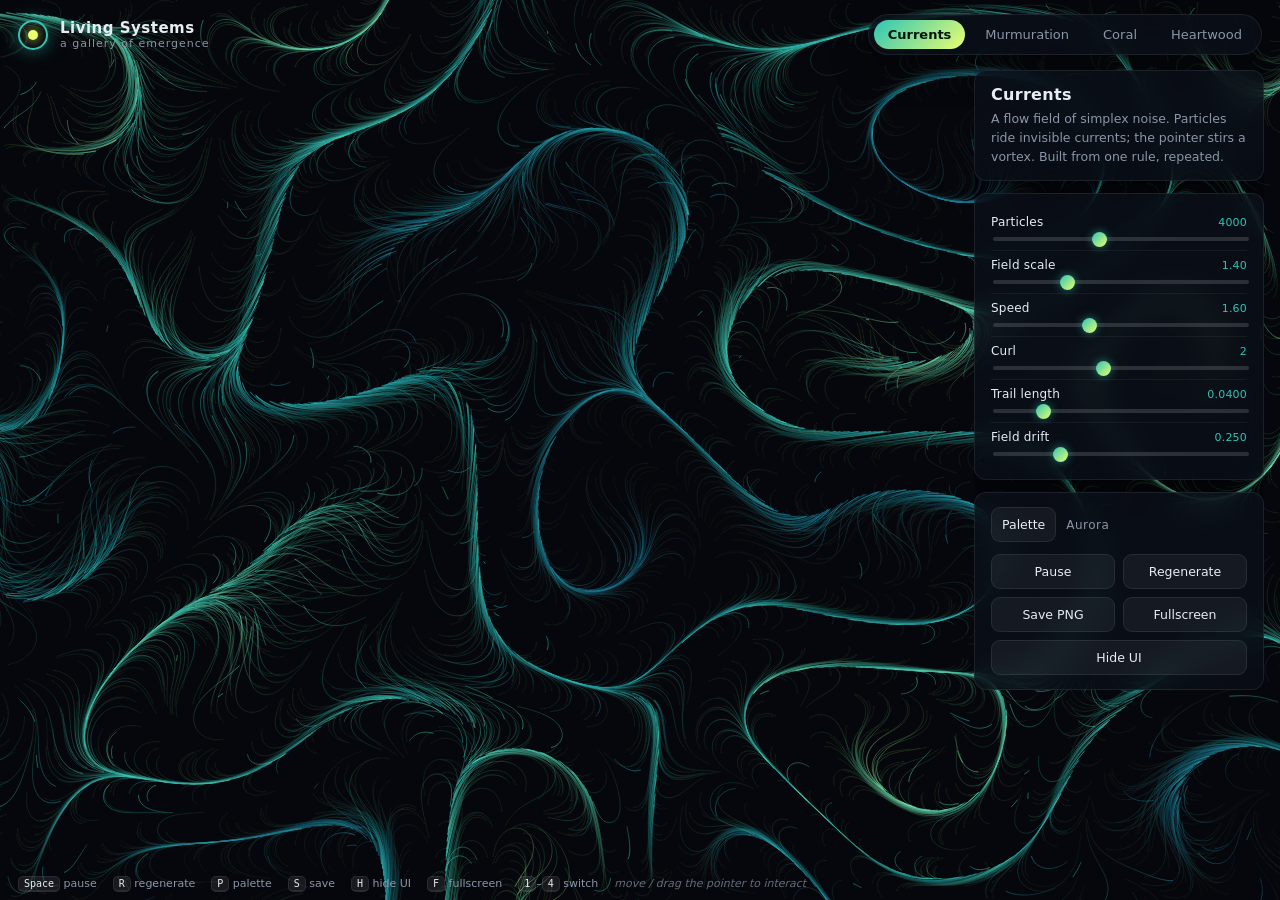
==== index.html @ bdb22849 "Add Living Systems — an interactive gallery of generative art A dependency-free, no-build static sit" ====
<!DOCTYPE html>
<html lang="en">
<head>
  <meta charset="UTF-8" />
  <meta name="viewport" content="width=device-width, initial-scale=1.0, maximum-scale=1.0, user-scalable=no" />
  <title>Living Systems — a gallery of emergence</title>
  <meta name="description" content="Four interactive generative artworks built from simple rules: a flow field, a flock, reaction–diffusion, and a recursive garden." />
  <meta name="color-scheme" content="dark" />
  <link rel="icon" href="data:image/svg+xml,<svg xmlns='http://www.w3.org/2000/svg' viewBox='0 0 100 100'><circle cx='50' cy='50' r='42' fill='none' stroke='%232ec4b6' stroke-width='6'/><circle cx='50' cy='50' r='10' fill='%23e9ff70'/></svg>" />
  <link rel="stylesheet" href="styles.css" />
</head>
<body>
  <canvas id="stage"></canvas>

  <header id="topbar">
    <div class="brand">
      <span class="brand-mark"></span>
      <div class="brand-text">
        <h1>Living Systems</h1>
        <p>a gallery of emergence</p>
      </div>
    </div>
    <nav id="tabs" aria-label="Sketches"></nav>
  </header>

  <aside id="panel">
    <section class="card">
      <h2 id="sketch-title">—</h2>
      <p id="sketch-blurb" class="blurb">—</p>
    </section>

    <section class="card">
      <div id="controls"></div>
    </section>

    <section class="card actions">
      <div class="palette-row">
        <button id="btn-palette" class="action" title="Cycle palette (P)">Palette</button>
        <span id="palette-name" class="palette-name">—</span>
      </div>
      <div class="action-grid">
        <button id="btn-pause" class="action" title="Pause / play (Space)">Pause</button>
        <button id="btn-regen" class="action" title="Regenerate (R)">Regenerate</button>
        <button id="btn-save" class="action" title="Save PNG (S)">Save PNG</button>
        <button id="btn-fullscreen" class="action" title="Fullscreen (F)">Fullscreen</button>
        <button id="btn-hide" class="action wide" title="Hide interface (H)">Hide UI</button>
      </div>
    </section>
  </aside>

  <footer id="hints">
    <span><kbd>Space</kbd> pause</span>
    <span><kbd>R</kbd> regenerate</span>
    <span><kbd>P</kbd> palette</span>
    <span><kbd>S</kbd> save</span>
    <span><kbd>H</kbd> hide UI</span>
    <span><kbd>F</kbd> fullscreen</span>
    <span><kbd>1</kbd>–<kbd>4</kbd> switch</span>
    <span class="muted">move / drag the pointer to interact</span>
  </footer>

  <script type="module" src="src/main.js"></script>
</body>
</html>
---- styles.css ----
:root {
  --bg: #05070d;
  --ink: #e8edf4;
  --muted: #8b96a8;
  --panel: rgba(12, 16, 26, 0.72);
  --panel-border: rgba(255, 255, 255, 0.08);
  --accent: #2ec4b6;
  --accent-2: #e9ff70;
  --radius: 12px;
  --shadow: 0 10px 40px rgba(0, 0, 0, 0.45);
  font-family: ui-sans-serif, system-ui, -apple-system, "Segoe UI", Roboto, Inter, sans-serif;
}

* { box-sizing: border-box; }

html, body {
  margin: 0;
  height: 100%;
  background: var(--bg);
  color: var(--ink);
  overflow: hidden;
  overscroll-behavior: none;
}

#stage {
  position: fixed;
  inset: 0;
  width: 100vw;
  height: 100vh;
  display: block;
  touch-action: none;
  cursor: crosshair;
}

/* ---- Top bar ------------------------------------------------------------ */
#topbar {
  position: fixed;
  top: 0;
  left: 0;
  right: 0;
  display: flex;
  align-items: center;
  justify-content: space-between;
  gap: 16px;
  padding: 14px 18px;
  z-index: 5;
  pointer-events: none;
}
#topbar > * { pointer-events: auto; }

.brand {
  display: flex;
  align-items: center;
  gap: 12px;
}
.brand-mark {
  width: 30px;
  height: 30px;
  border-radius: 50%;
  border: 2px solid var(--accent);
  position: relative;
  box-shadow: 0 0 18px rgba(46, 196, 182, 0.5);
  flex: none;
}
.brand-mark::after {
  content: "";
  position: absolute;
  inset: 8px;
  border-radius: 50%;
  background: var(--accent-2);
  box-shadow: 0 0 12px var(--accent-2);
}
.brand-text h1 {
  font-size: 15px;
  margin: 0;
  letter-spacing: 0.5px;
  font-weight: 650;
}
.brand-text p {
  margin: 0;
  font-size: 11px;
  color: var(--muted);
  letter-spacing: 1px;
  text-transform: lowercase;
}

#tabs {
  display: flex;
  gap: 6px;
  background: var(--panel);
  border: 1px solid var(--panel-border);
  border-radius: 999px;
  padding: 5px;
  backdrop-filter: blur(14px);
  -webkit-backdrop-filter: blur(14px);
  box-shadow: var(--shadow);
}
.tab {
  appearance: none;
  border: none;
  background: transparent;
  color: var(--muted);
  font: inherit;
  font-size: 13px;
  padding: 7px 14px;
  border-radius: 999px;
  cursor: pointer;
  transition: color 0.18s, background 0.18s;
}
.tab:hover { color: var(--ink); }
.tab.active {
  color: #04150f;
  background: linear-gradient(135deg, var(--accent), var(--accent-2));
  font-weight: 600;
}

/* ---- Side panel --------------------------------------------------------- */
#panel {
  position: fixed;
  top: 70px;
  right: 16px;
  width: 290px;
  max-height: calc(100vh - 130px);
  overflow-y: auto;
  display: flex;
  flex-direction: column;
  gap: 12px;
  z-index: 5;
  scrollbar-width: thin;
}
.card {
  background: var(--panel);
  border: 1px solid var(--panel-border);
  border-radius: var(--radius);
  padding: 14px 16px;
  backdrop-filter: blur(14px);
  -webkit-backdrop-filter: blur(14px);
  box-shadow: var(--shadow);
}
.card h2 {
  margin: 0 0 6px;
  font-size: 16px;
  letter-spacing: 0.3px;
}
.blurb {
  margin: 0;
  font-size: 12.5px;
  line-height: 1.5;
  color: var(--muted);
}

/* ---- Controls ----------------------------------------------------------- */
.control {
  display: flex;
  flex-direction: column;
  gap: 6px;
  padding: 7px 0;
}
.control + .control { border-top: 1px solid rgba(255, 255, 255, 0.05); }
.control label {
  display: flex;
  justify-content: space-between;
  align-items: baseline;
  font-size: 12px;
  color: var(--ink);
  letter-spacing: 0.2px;
}
.readout {
  font-variant-numeric: tabular-nums;
  color: var(--accent);
  font-size: 11px;
}

input[type="range"] {
  -webkit-appearance: none;
  appearance: none;
  width: 100%;
  height: 4px;
  border-radius: 3px;
  background: rgba(255, 255, 255, 0.14);
  outline: none;
  cursor: pointer;
}
input[type="range"]::-webkit-slider-thumb {
  -webkit-appearance: none;
  appearance: none;
  width: 15px;
  height: 15px;
  border-radius: 50%;
  background: linear-gradient(135deg, var(--accent), var(--accent-2));
  box-shadow: 0 0 8px rgba(46, 196, 182, 0.6);
  cursor: pointer;
}
input[type="range"]::-moz-range-thumb {
  width: 15px;
  height: 15px;
  border: none;
  border-radius: 50%;
  background: var(--accent);
  cursor: pointer;
}

select {
  width: 100%;
  background: rgba(255, 255, 255, 0.06);
  color: var(--ink);
  border: 1px solid var(--panel-border);
  border-radius: 8px;
  padding: 7px 9px;
  font: inherit;
  font-size: 12px;
  cursor: pointer;
}

/* ---- Actions ------------------------------------------------------------ */
.actions { display: flex; flex-direction: column; gap: 12px; }
.palette-row {
  display: flex;
  align-items: center;
  gap: 10px;
}
.palette-name {
  font-size: 12px;
  color: var(--muted);
  letter-spacing: 0.5px;
}
.action-grid {
  display: grid;
  grid-template-columns: 1fr 1fr;
  gap: 8px;
}
.action {
  appearance: none;
  border: 1px solid var(--panel-border);
  background: rgba(255, 255, 255, 0.05);
  color: var(--ink);
  font: inherit;
  font-size: 12.5px;
  padding: 9px 10px;
  border-radius: 9px;
  cursor: pointer;
  transition: background 0.16s, border-color 0.16s, transform 0.06s;
}
.action:hover { background: rgba(255, 255, 255, 0.1); border-color: rgba(255, 255, 255, 0.18); }
.action:active { transform: translateY(1px); }
.action.wide { grid-column: 1 / -1; }
#btn-palette { flex: none; }

/* ---- Hints -------------------------------------------------------------- */
#hints {
  position: fixed;
  bottom: 10px;
  left: 18px;
  right: 18px;
  display: flex;
  flex-wrap: wrap;
  gap: 6px 16px;
  font-size: 11px;
  color: var(--muted);
  z-index: 5;
  pointer-events: none;
}
#hints .muted { opacity: 0.7; font-style: italic; }
kbd {
  font-family: ui-monospace, SFMono-Regular, Menlo, monospace;
  font-size: 10px;
  background: rgba(255, 255, 255, 0.08);
  border: 1px solid var(--panel-border);
  border-bottom-width: 2px;
  border-radius: 5px;
  padding: 1px 5px;
  color: var(--ink);
}

/* ---- Hidden-UI mode ----------------------------------------------------- */
body.ui-hidden #topbar,
body.ui-hidden #panel,
body.ui-hidden #hints {
  opacity: 0;
  pointer-events: none;
  transition: opacity 0.4s ease;
}
#topbar, #panel, #hints { transition: opacity 0.3s ease; }

/* ---- Responsive --------------------------------------------------------- */
@media (max-width: 760px) {
  #topbar {
    flex-direction: column;
    align-items: flex-start;
    gap: 10px;
  }
  #tabs { width: 100%; overflow-x: auto; justify-content: flex-start; }
  #panel {
    top: auto;
    bottom: 0;
    right: 0;
    left: 0;
    width: 100%;
    max-height: 46vh;
    border-radius: var(--radius) var(--radius) 0 0;
    padding: 10px 12px calc(10px + env(safe-area-inset-bottom));
    background: rgba(8, 11, 18, 0.86);
    backdrop-filter: blur(16px);
  }
  #panel .card { box-shadow: none; }
  #hints { display: none; }
}
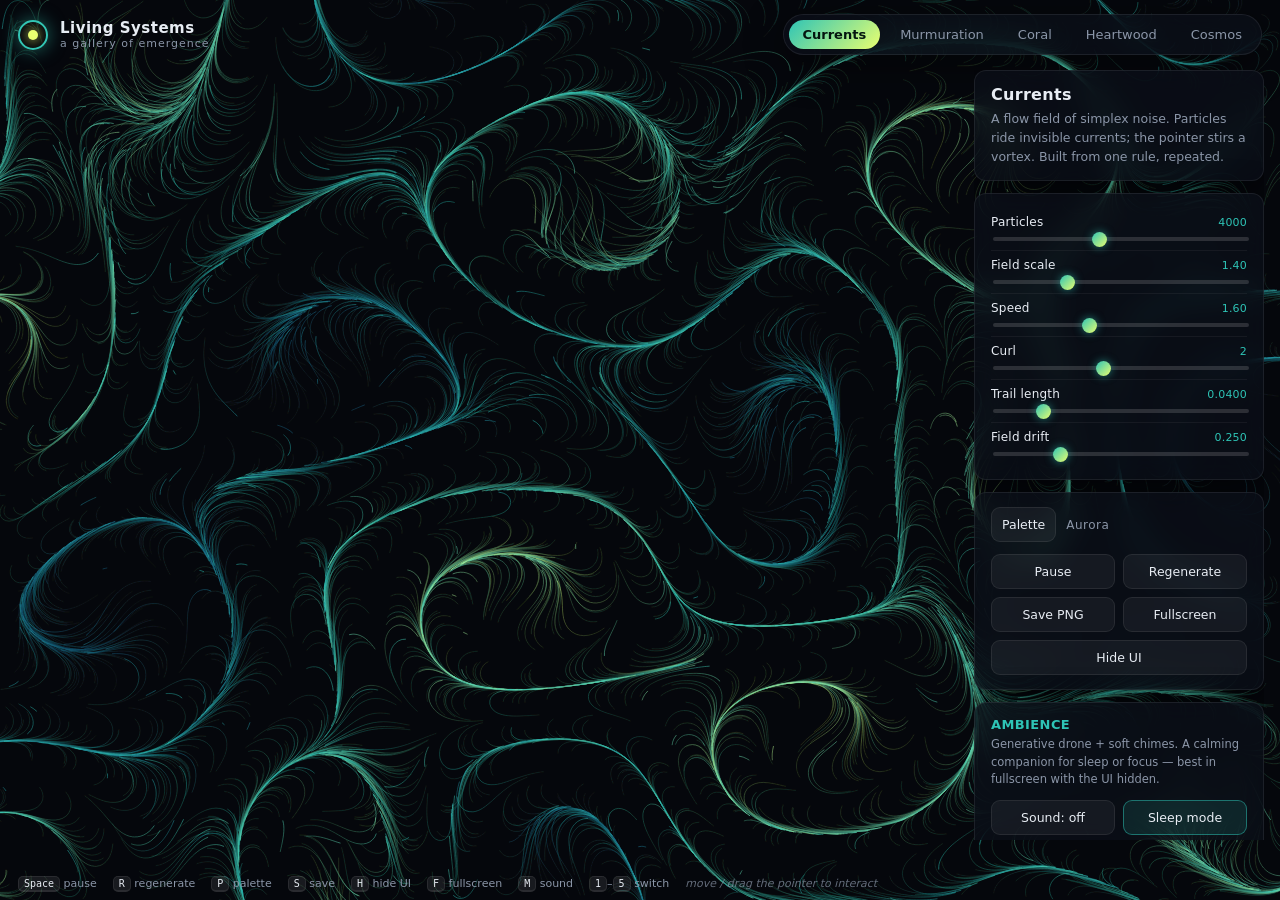
==== commit 88e6ae18: "Add Cosmos sketch + generative ambient audio and Sleep mode A fifth piece and an ambient soundtrack " ====
--- a/index.html
+++ b/index.html
@@ -46,6 +46,23 @@
         <button id="btn-hide" class="action wide" title="Hide interface (H)">Hide UI</button>
       </div>
     </section>
+
+    <section class="card ambience">
+      <h3 class="card-heading">Ambience</h3>
+      <p class="card-note">Generative drone + soft chimes. A calming companion for sleep or focus — best in fullscreen with the UI hidden.</p>
+      <div class="action-grid">
+        <button id="btn-sound" class="action" title="Toggle sound (M)">Sound: off</button>
+        <button id="btn-sleep" class="action accent" title="Cosmos · soft audio · fullscreen">Sleep mode</button>
+      </div>
+      <div class="control">
+        <label>Volume</label>
+        <input id="vol" type="range" min="0" max="1" step="0.01" value="0.55" />
+      </div>
+      <div class="control">
+        <label>Chimes</label>
+        <input id="twinkle" type="range" min="0" max="1" step="0.05" value="0.5" />
+      </div>
+    </section>
   </aside>
 
   <footer id="hints">
@@ -55,7 +72,8 @@
     <span><kbd>S</kbd> save</span>
     <span><kbd>H</kbd> hide UI</span>
     <span><kbd>F</kbd> fullscreen</span>
-    <span><kbd>1</kbd>–<kbd>4</kbd> switch</span>
+    <span><kbd>M</kbd> sound</span>
+    <span><kbd>1</kbd>–<kbd>5</kbd> switch</span>
     <span class="muted">move / drag the pointer to interact</span>
   </footer>
 
--- a/styles.css
+++ b/styles.css
@@ -244,7 +244,40 @@
 .action:hover { background: rgba(255, 255, 255, 0.1); border-color: rgba(255, 255, 255, 0.18); }
 .action:active { transform: translateY(1px); }
 .action.wide { grid-column: 1 / -1; }
+.action:disabled { opacity: 0.4; cursor: not-allowed; }
 #btn-palette { flex: none; }
+
+/* Sound toggle lights up when on. */
+.action.on {
+  color: #04150f;
+  background: linear-gradient(135deg, var(--accent), var(--accent-2));
+  border-color: transparent;
+  font-weight: 600;
+}
+/* Sleep-mode call-to-action. */
+.action.accent {
+  border-color: rgba(46, 196, 182, 0.5);
+  background: rgba(46, 196, 182, 0.12);
+  color: var(--ink);
+}
+.action.accent:hover { background: rgba(46, 196, 182, 0.22); }
+
+/* ---- Ambience card ------------------------------------------------------ */
+.card-heading {
+  margin: 0 0 4px;
+  font-size: 13px;
+  letter-spacing: 0.4px;
+  text-transform: uppercase;
+  color: var(--accent);
+}
+.card-note {
+  margin: 0 0 12px;
+  font-size: 11.5px;
+  line-height: 1.5;
+  color: var(--muted);
+}
+.ambience .control { padding-top: 10px; }
+.ambience .control + .control { border-top: none; }
 
 /* ---- Hints -------------------------------------------------------------- */
 #hints {
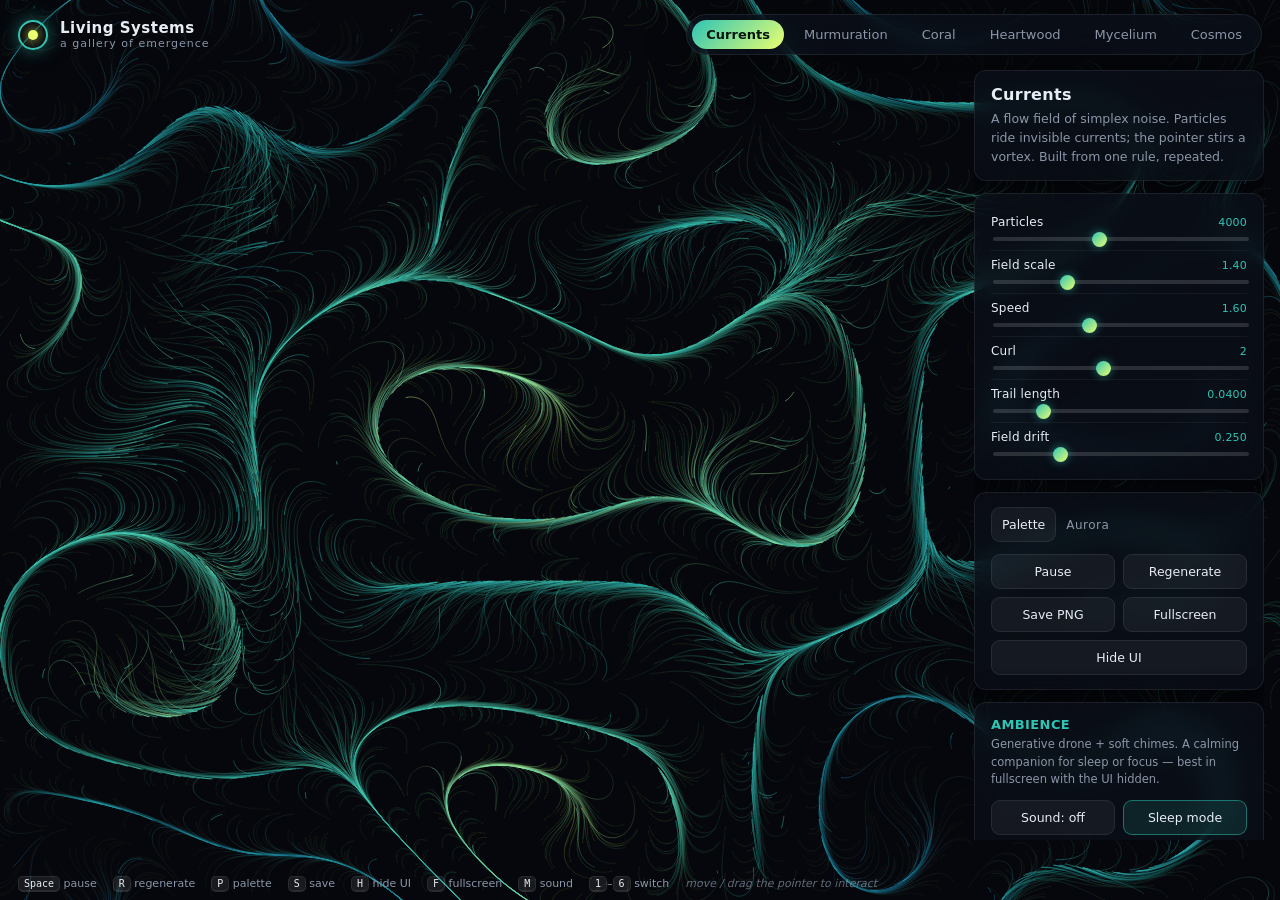
==== commit d80d289d: "Add Mycelium — a Physarum slime-mould network (sixth piece) A sixth generative sketch for the galler" ====
--- a/index.html
+++ b/index.html
@@ -4,7 +4,7 @@
   <meta charset="UTF-8" />
   <meta name="viewport" content="width=device-width, initial-scale=1.0, maximum-scale=1.0, user-scalable=no" />
   <title>Living Systems — a gallery of emergence</title>
-  <meta name="description" content="Four interactive generative artworks built from simple rules: a flow field, a flock, reaction–diffusion, and a recursive garden." />
+  <meta name="description" content="Six interactive generative artworks built from simple rules: a flow field, a flock, reaction–diffusion, a recursive garden, a slime-mould network, and a starfield — with a generative ambient soundtrack." />
   <meta name="color-scheme" content="dark" />
   <link rel="icon" href="data:image/svg+xml,<svg xmlns='http://www.w3.org/2000/svg' viewBox='0 0 100 100'><circle cx='50' cy='50' r='42' fill='none' stroke='%232ec4b6' stroke-width='6'/><circle cx='50' cy='50' r='10' fill='%23e9ff70'/></svg>" />
   <link rel="stylesheet" href="styles.css" />
@@ -73,7 +73,7 @@
     <span><kbd>H</kbd> hide UI</span>
     <span><kbd>F</kbd> fullscreen</span>
     <span><kbd>M</kbd> sound</span>
-    <span><kbd>1</kbd>–<kbd>5</kbd> switch</span>
+    <span><kbd>1</kbd>–<kbd>6</kbd> switch</span>
     <span class="muted">move / drag the pointer to interact</span>
   </footer>
 
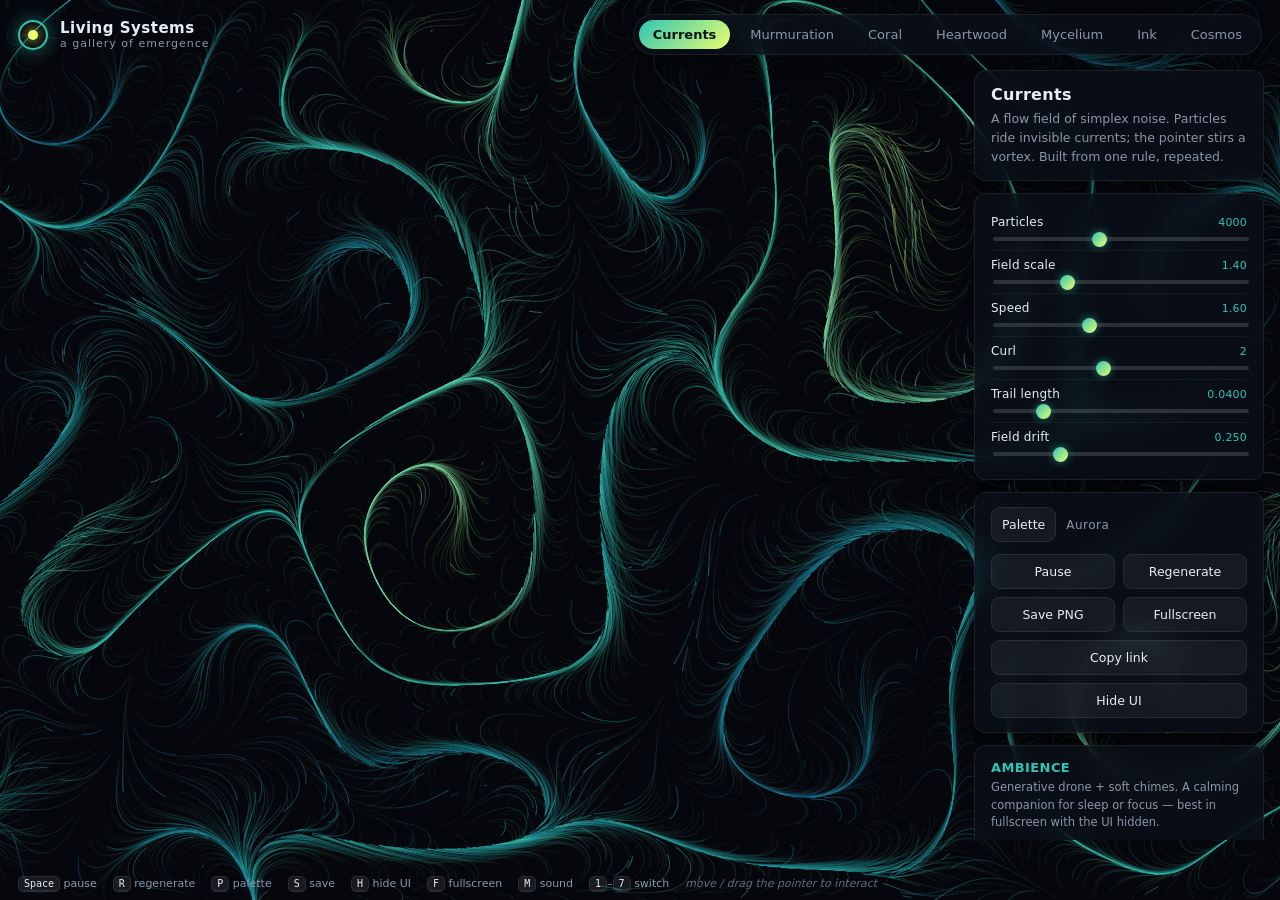
==== commit 878dc60c: "Add Ink — an interactive Navier–Stokes fluid, and shareable permalinks Two upgrades on top of the ga" ====
--- a/index.html
+++ b/index.html
@@ -4,7 +4,7 @@
   <meta charset="UTF-8" />
   <meta name="viewport" content="width=device-width, initial-scale=1.0, maximum-scale=1.0, user-scalable=no" />
   <title>Living Systems — a gallery of emergence</title>
-  <meta name="description" content="Six interactive generative artworks built from simple rules: a flow field, a flock, reaction–diffusion, a recursive garden, a slime-mould network, and a starfield — with a generative ambient soundtrack." />
+  <meta name="description" content="Seven interactive generative artworks built from simple rules: a flow field, a flock, reaction–diffusion, a recursive garden, a slime-mould network, a fluid sim, and a starfield — with a generative ambient soundtrack." />
   <meta name="color-scheme" content="dark" />
   <link rel="icon" href="data:image/svg+xml,<svg xmlns='http://www.w3.org/2000/svg' viewBox='0 0 100 100'><circle cx='50' cy='50' r='42' fill='none' stroke='%232ec4b6' stroke-width='6'/><circle cx='50' cy='50' r='10' fill='%23e9ff70'/></svg>" />
   <link rel="stylesheet" href="styles.css" />
@@ -43,6 +43,7 @@
         <button id="btn-regen" class="action" title="Regenerate (R)">Regenerate</button>
         <button id="btn-save" class="action" title="Save PNG (S)">Save PNG</button>
         <button id="btn-fullscreen" class="action" title="Fullscreen (F)">Fullscreen</button>
+        <button id="btn-share" class="action wide" title="Copy a link to this exact scene (C)">Copy link</button>
         <button id="btn-hide" class="action wide" title="Hide interface (H)">Hide UI</button>
       </div>
     </section>
@@ -73,9 +74,11 @@
     <span><kbd>H</kbd> hide UI</span>
     <span><kbd>F</kbd> fullscreen</span>
     <span><kbd>M</kbd> sound</span>
-    <span><kbd>1</kbd>–<kbd>6</kbd> switch</span>
+    <span><kbd>1</kbd>–<kbd>7</kbd> switch</span>
     <span class="muted">move / drag the pointer to interact</span>
   </footer>
+
+  <div id="toast" class="toast" role="status" aria-live="polite"></div>
 
   <script type="module" src="src/main.js"></script>
 </body>
--- a/styles.css
+++ b/styles.css
@@ -303,6 +303,30 @@
   border-radius: 5px;
   padding: 1px 5px;
   color: var(--ink);
+}
+
+/* ---- Toast (link-copied confirmation) ----------------------------------- */
+.toast {
+  position: fixed;
+  left: 50%;
+  bottom: 38px;
+  transform: translate(-50%, 14px);
+  background: linear-gradient(135deg, var(--accent), var(--accent-2));
+  color: #04150f;
+  font-size: 13px;
+  font-weight: 600;
+  letter-spacing: 0.3px;
+  padding: 9px 16px;
+  border-radius: 999px;
+  box-shadow: 0 8px 30px rgba(0, 0, 0, 0.5);
+  opacity: 0;
+  pointer-events: none;
+  z-index: 20;
+  transition: opacity 0.25s ease, transform 0.25s ease;
+}
+.toast.show {
+  opacity: 1;
+  transform: translate(-50%, 0);
 }
 
 /* ---- Hidden-UI mode ----------------------------------------------------- */
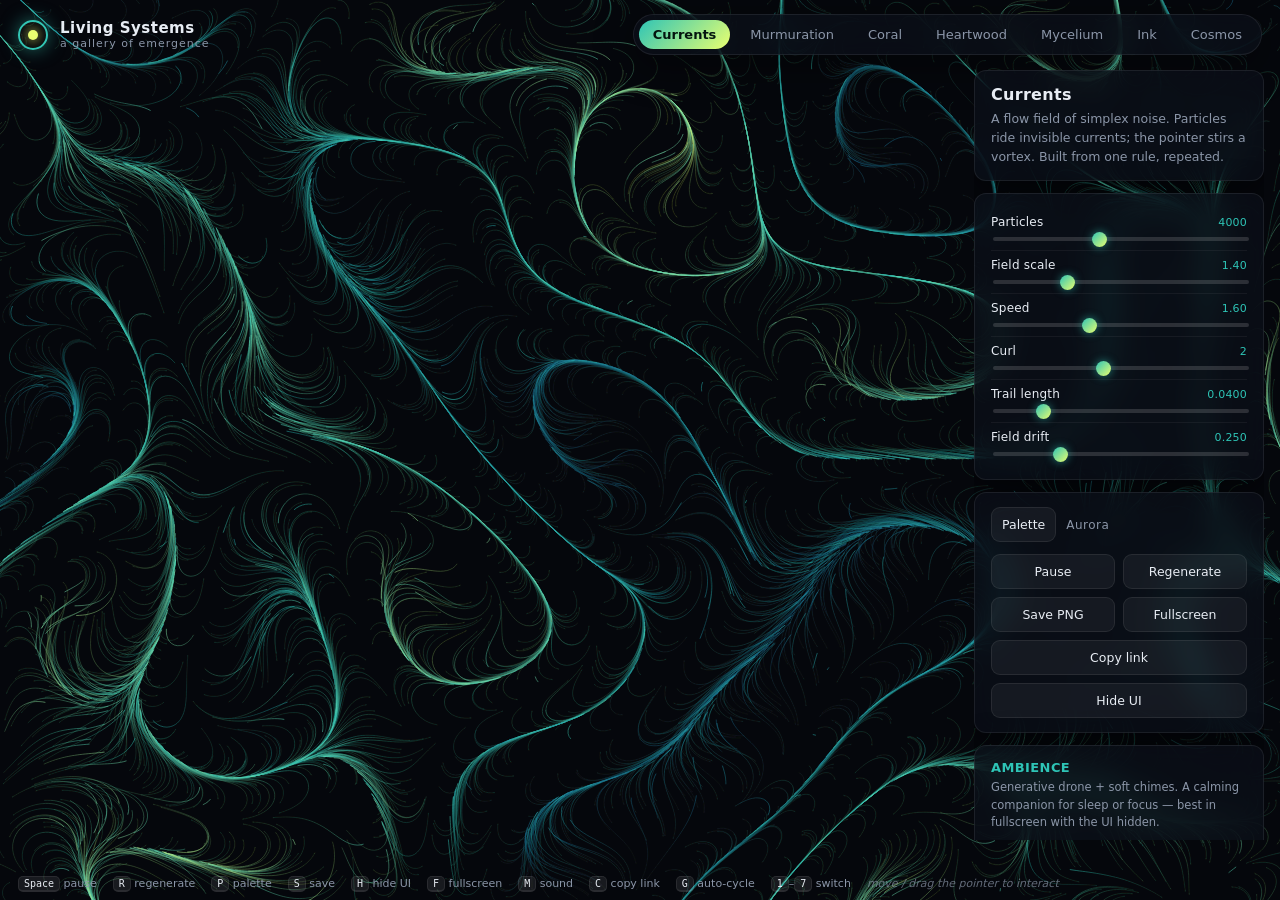
==== commit 96da2938: "Add audio-reactive visuals and an auto-cycling gallery mode Audio-reactive: an AnalyserNode taps the" ====
--- a/index.html
+++ b/index.html
@@ -54,6 +54,7 @@
       <div class="action-grid">
         <button id="btn-sound" class="action" title="Toggle sound (M)">Sound: off</button>
         <button id="btn-sleep" class="action accent" title="Cosmos · soft audio · fullscreen">Sleep mode</button>
+        <button id="btn-cycle" class="action wide" title="Drift between pieces and palettes (G)">Auto-cycle</button>
       </div>
       <div class="control">
         <label>Volume</label>
@@ -74,6 +75,8 @@
     <span><kbd>H</kbd> hide UI</span>
     <span><kbd>F</kbd> fullscreen</span>
     <span><kbd>M</kbd> sound</span>
+    <span><kbd>C</kbd> copy link</span>
+    <span><kbd>G</kbd> auto-cycle</span>
     <span><kbd>1</kbd>–<kbd>7</kbd> switch</span>
     <span class="muted">move / drag the pointer to interact</span>
   </footer>
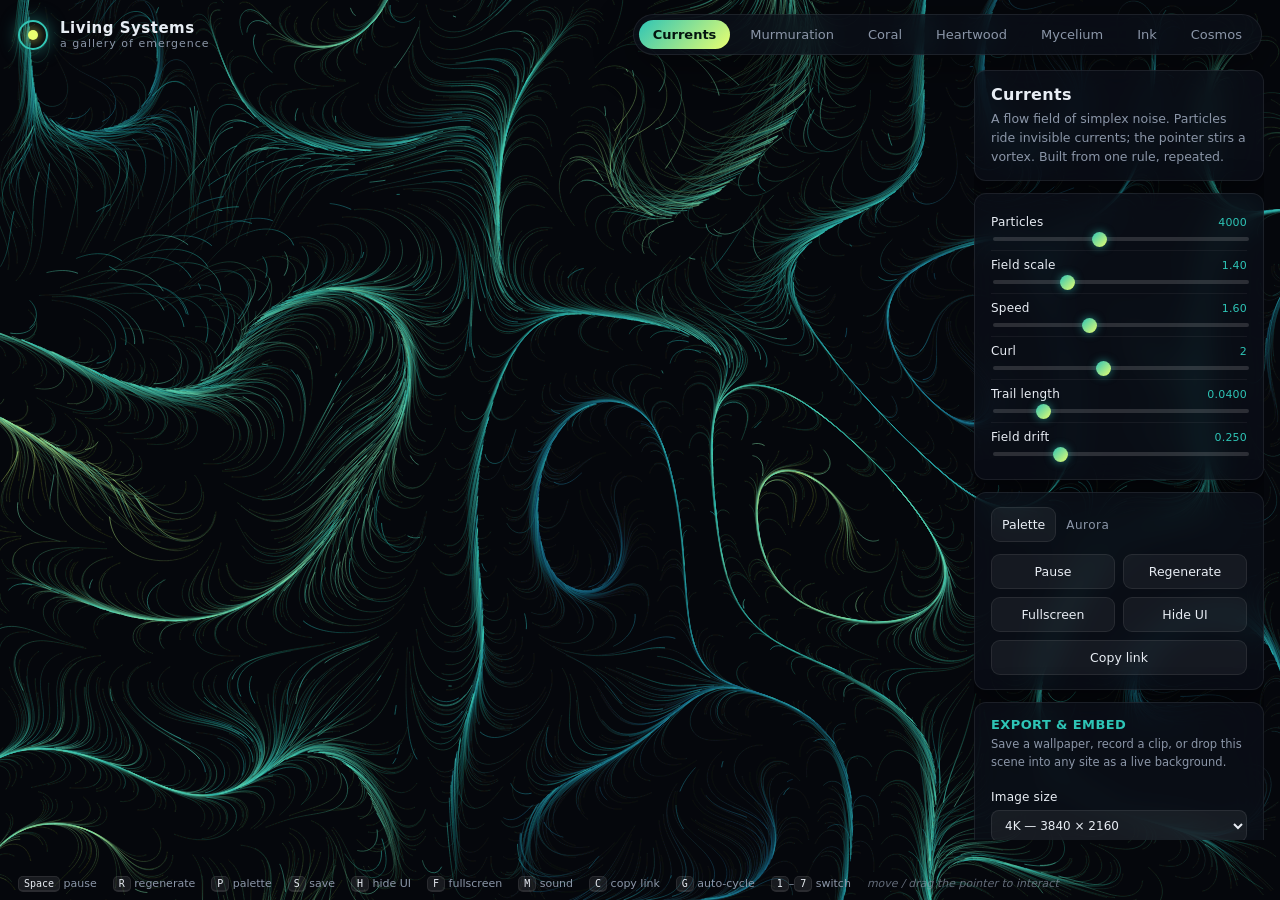
==== commit 709b87f9: "Add a creator/export layer: hi-res stills, video capture, and embeds Turns the gallery into somethin" ====
--- a/index.html
+++ b/index.html
@@ -41,10 +41,29 @@
       <div class="action-grid">
         <button id="btn-pause" class="action" title="Pause / play (Space)">Pause</button>
         <button id="btn-regen" class="action" title="Regenerate (R)">Regenerate</button>
-        <button id="btn-save" class="action" title="Save PNG (S)">Save PNG</button>
         <button id="btn-fullscreen" class="action" title="Fullscreen (F)">Fullscreen</button>
+        <button id="btn-hide" class="action" title="Hide interface (H)">Hide UI</button>
         <button id="btn-share" class="action wide" title="Copy a link to this exact scene (C)">Copy link</button>
-        <button id="btn-hide" class="action wide" title="Hide interface (H)">Hide UI</button>
+      </div>
+    </section>
+
+    <section class="card export">
+      <h3 class="card-heading">Export &amp; embed</h3>
+      <p class="card-note">Save a wallpaper, record a clip, or drop this scene into any site as a live background.</p>
+      <div class="control">
+        <label>Image size</label>
+        <select id="export-size">
+          <option value="screen">Screen</option>
+          <option value="2x">2× screen</option>
+          <option value="4k" selected>4K — 3840 × 2160</option>
+          <option value="phone">Phone — 1080 × 1920</option>
+          <option value="square">Square — 2160 × 2160</option>
+        </select>
+      </div>
+      <div class="action-grid">
+        <button id="btn-save" class="action" title="Save still image (S)">Save image</button>
+        <button id="btn-record" class="action" title="Record a WebM clip (V)">Record</button>
+        <button id="btn-embed" class="action wide" title="Copy an iframe embed snippet (E)">Copy embed code</button>
       </div>
     </section>
 
--- a/styles.css
+++ b/styles.css
@@ -338,6 +338,13 @@
   transition: opacity 0.4s ease;
 }
 #topbar, #panel, #hints { transition: opacity 0.3s ease; }
+
+/* ---- Embed mode (chrome-less live background) ---------------------------- */
+body.embed #topbar,
+body.embed #panel,
+body.embed #hints,
+body.embed #toast { display: none !important; }
+body.embed #stage { cursor: default; }
 
 /* ---- Responsive --------------------------------------------------------- */
 @media (max-width: 760px) {
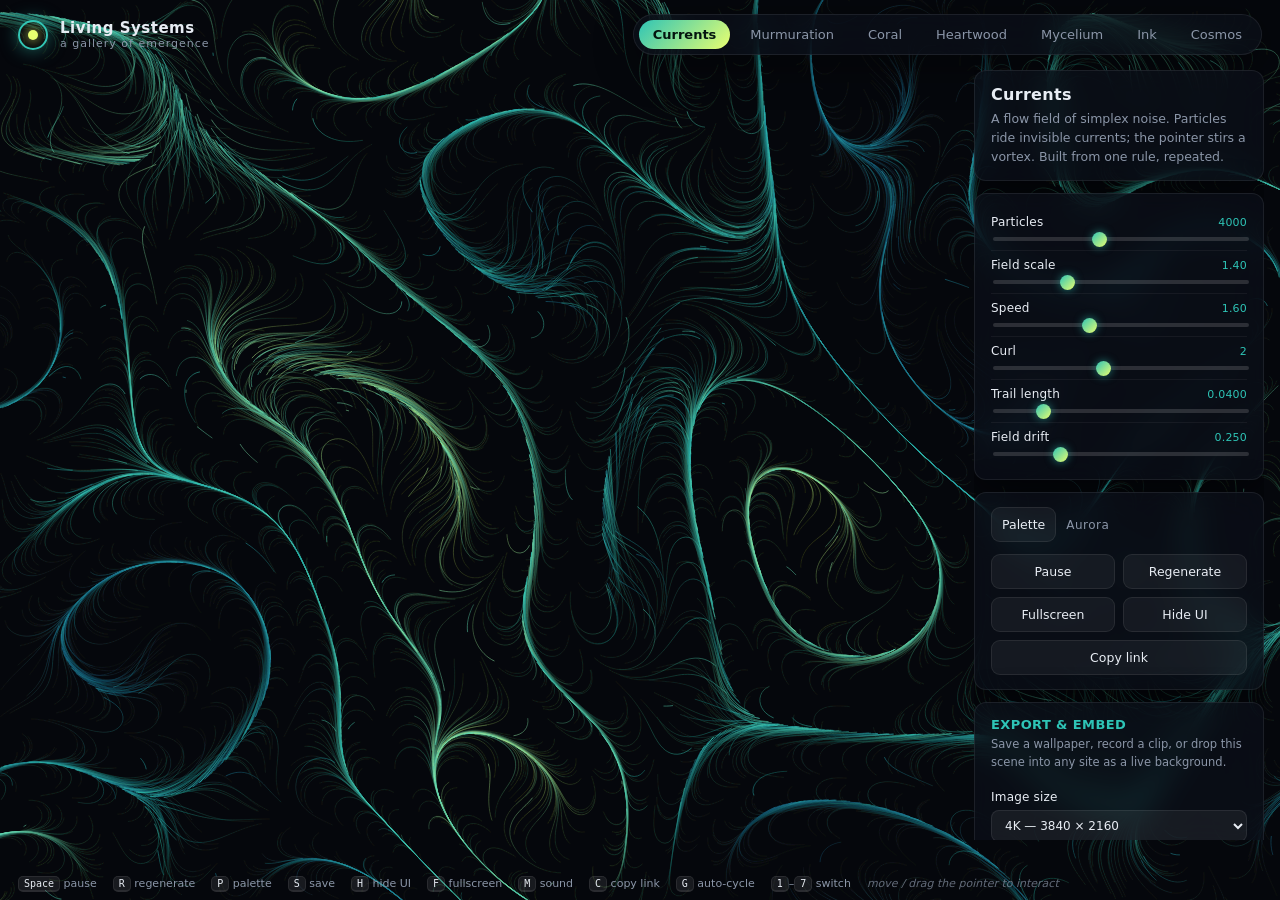
==== commit aaaa6c53: "Add an opt-in monetisation layer (support, shop, Pro licence, share card) Makes the gallery shippabl" ====
--- a/index.html
+++ b/index.html
@@ -6,6 +6,14 @@
   <title>Living Systems — a gallery of emergence</title>
   <meta name="description" content="Seven interactive generative artworks built from simple rules: a flow field, a flock, reaction–diffusion, a recursive garden, a slime-mould network, a fluid sim, and a starfield — with a generative ambient soundtrack." />
   <meta name="color-scheme" content="dark" />
+  <meta property="og:title" content="Living Systems — a gallery of emergence" />
+  <meta property="og:description" content="Seven interactive generative artworks built from simple rules — flock, fluid, slime mould, starfield and more. Make a scene, export a 4K wallpaper or a clip, or embed it live." />
+  <meta property="og:type" content="website" />
+  <meta property="og:image" content="og.png" />
+  <meta name="twitter:card" content="summary_large_image" />
+  <meta name="twitter:title" content="Living Systems — a gallery of emergence" />
+  <meta name="twitter:description" content="Seven interactive generative artworks. Make a scene, export a 4K wallpaper or clip, or embed it live." />
+  <meta name="twitter:image" content="og.png" />
   <link rel="icon" href="data:image/svg+xml,<svg xmlns='http://www.w3.org/2000/svg' viewBox='0 0 100 100'><circle cx='50' cy='50' r='42' fill='none' stroke='%232ec4b6' stroke-width='6'/><circle cx='50' cy='50' r='10' fill='%23e9ff70'/></svg>" />
   <link rel="stylesheet" href="styles.css" />
 </head>
@@ -58,12 +66,23 @@
           <option value="4k" selected>4K — 3840 × 2160</option>
           <option value="phone">Phone — 1080 × 1920</option>
           <option value="square">Square — 2160 × 2160</option>
+          <option value="8k">8K — 7680 × 4320 (Pro)</option>
         </select>
       </div>
       <div class="action-grid">
         <button id="btn-save" class="action" title="Save still image (S)">Save image</button>
         <button id="btn-record" class="action" title="Record a WebM clip (V)">Record</button>
         <button id="btn-embed" class="action wide" title="Copy an iframe embed snippet (E)">Copy embed code</button>
+      </div>
+    </section>
+
+    <section class="card support" id="support-card" hidden>
+      <h3 class="card-heading">Support &amp; unlock</h3>
+      <p class="card-note">Enjoying it? Keep it growing — or unlock Pro for 8K export and badge-free embeds.</p>
+      <div class="action-grid">
+        <a id="link-support" class="action accent wide" target="_blank" rel="noopener" hidden>♥ Support monthly</a>
+        <a id="link-shop" class="action wide" target="_blank" rel="noopener" hidden>Get the packs</a>
+        <button id="btn-pro" class="action wide" hidden>Unlock Pro</button>
       </div>
     </section>
 
--- a/styles.css
+++ b/styles.css
@@ -338,6 +338,36 @@
   transition: opacity 0.4s ease;
 }
 #topbar, #panel, #hints { transition: opacity 0.3s ease; }
+
+/* ---- Support / monetisation --------------------------------------------- */
+a.action {
+  text-decoration: none;
+  text-align: center;
+  display: block;
+}
+.card.support .card-heading { color: var(--accent-2); }
+
+/* Small back-link badge shown on free embeds (removed by a Pro licence). */
+.embed-badge {
+  position: fixed;
+  right: 12px;
+  bottom: 12px;
+  z-index: 30;
+  font-size: 11px;
+  letter-spacing: 0.3px;
+  color: var(--ink);
+  background: rgba(8, 11, 18, 0.5);
+  border: 1px solid var(--panel-border);
+  border-radius: 999px;
+  padding: 5px 11px;
+  text-decoration: none;
+  backdrop-filter: blur(8px);
+  -webkit-backdrop-filter: blur(8px);
+  opacity: 0.66;
+  transition: opacity 0.2s ease;
+}
+.embed-badge:hover { opacity: 1; }
+body.pro .embed-badge { display: none; }
 
 /* ---- Embed mode (chrome-less live background) ---------------------------- */
 body.embed #topbar,
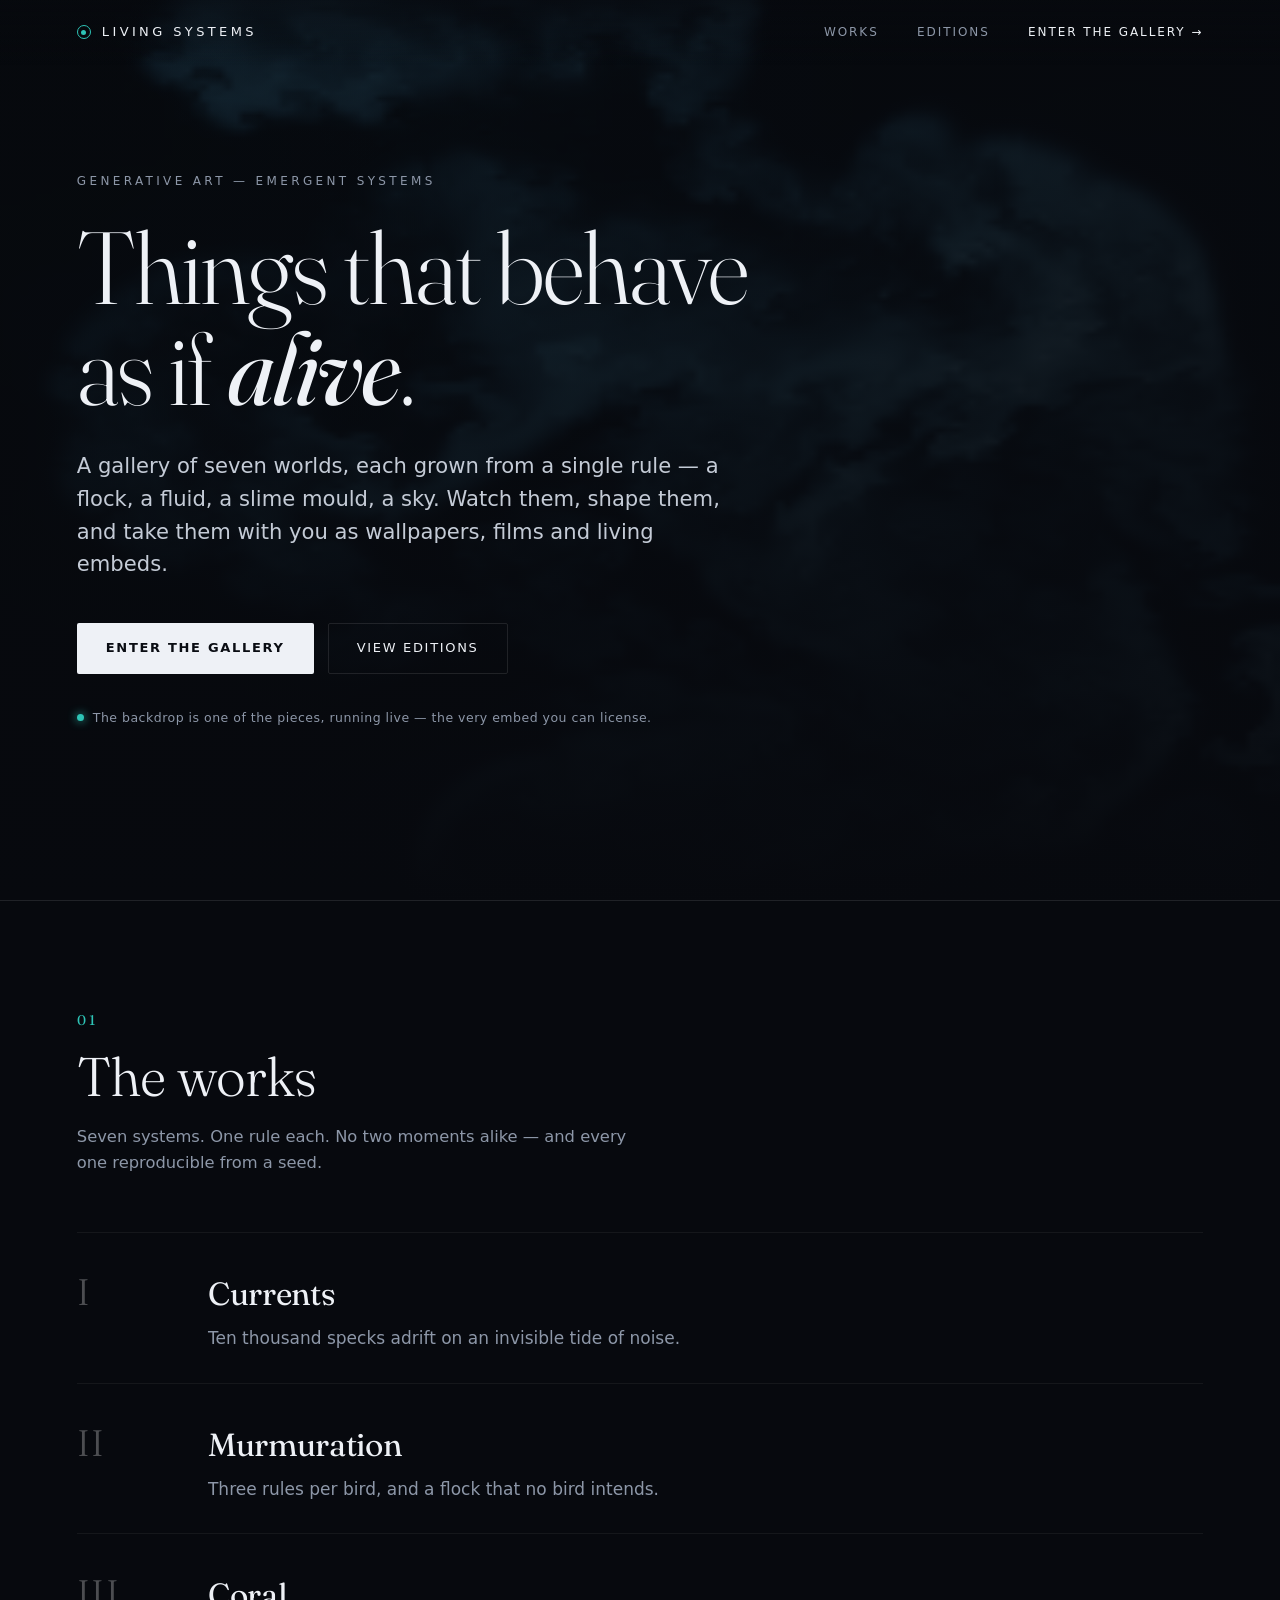
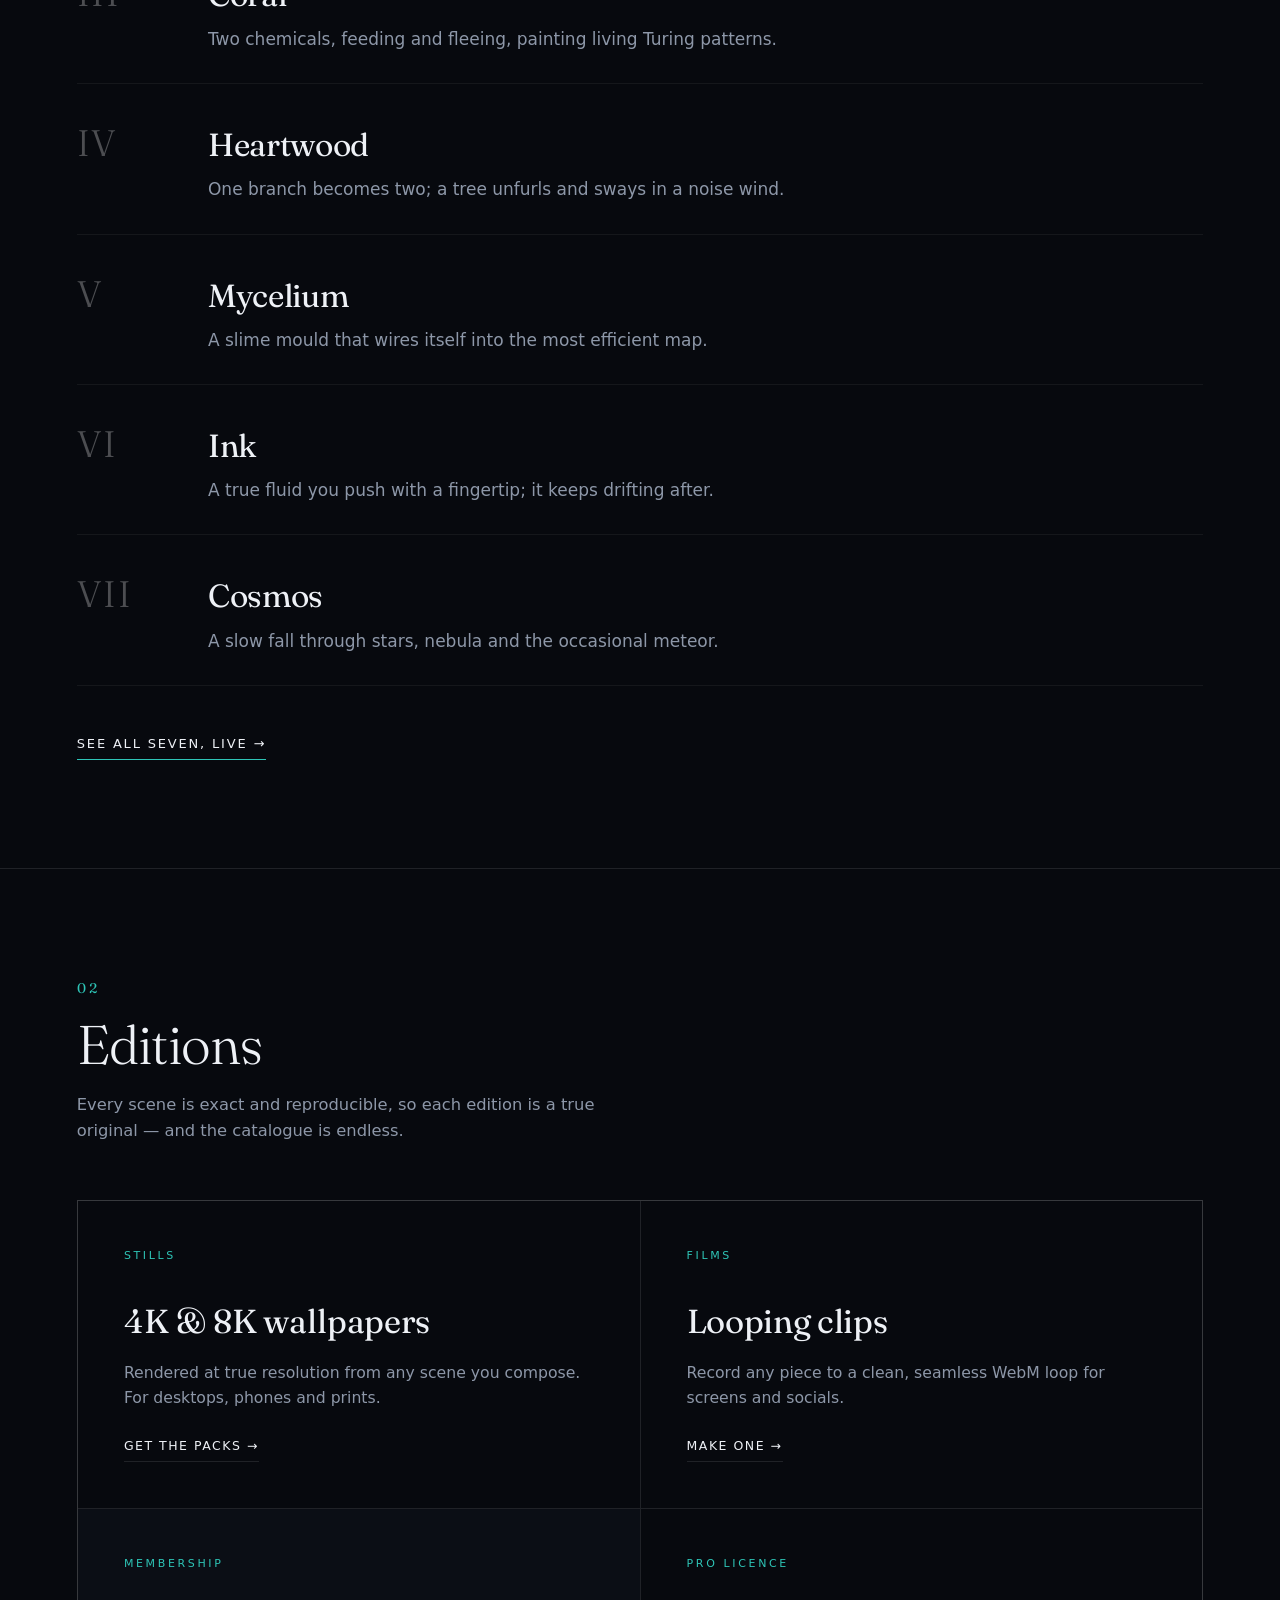
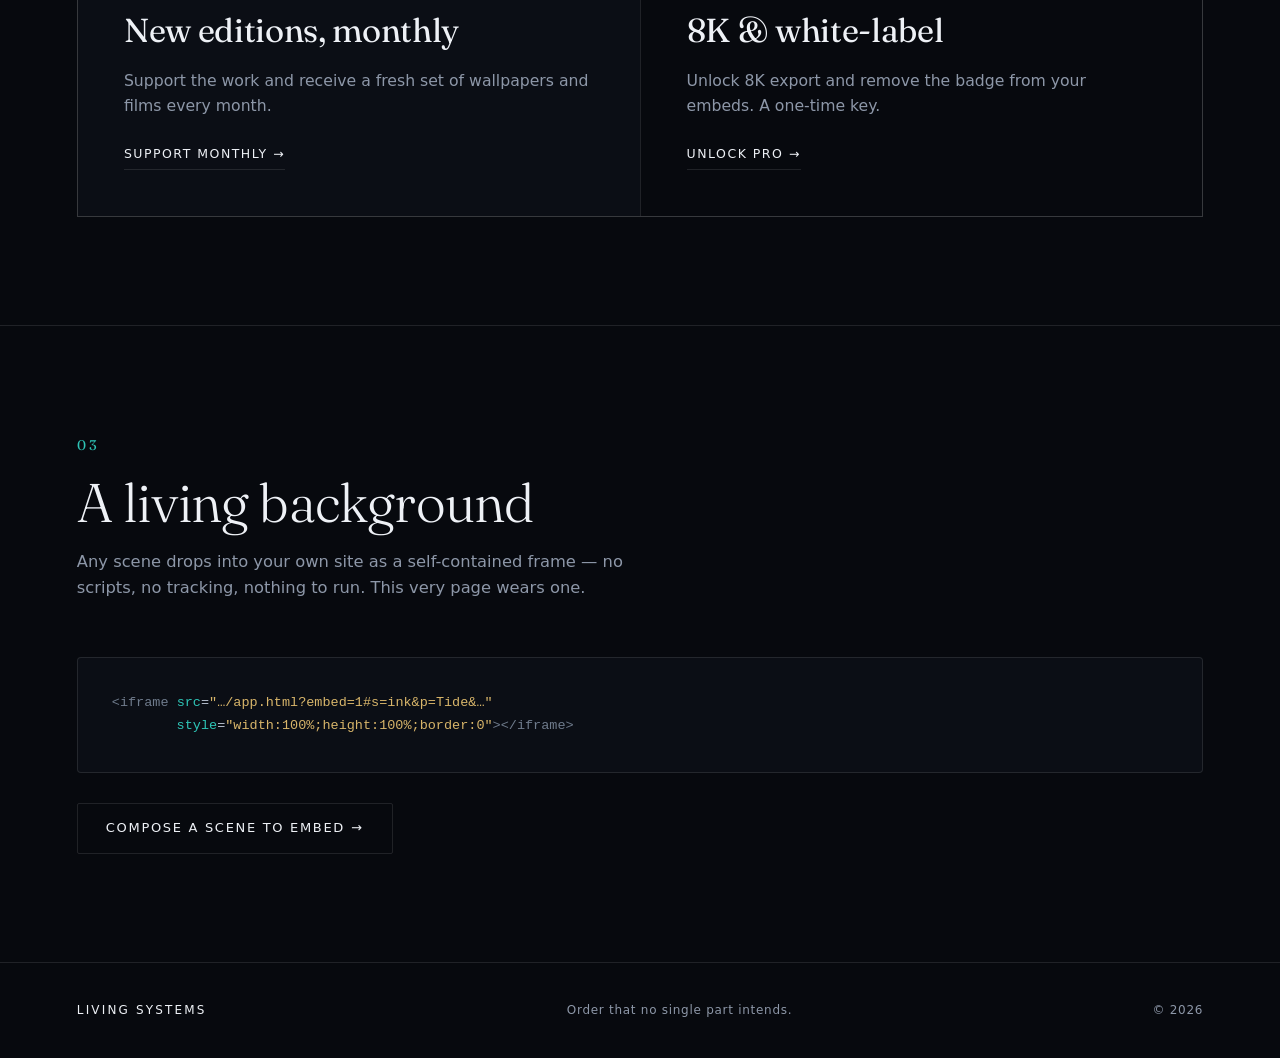
==== commit 8bae7fa7: "Add a premium landing / shop page; move the gallery to app.html Maximises the revenue funnel by maki" ====
--- a/index.html
+++ b/index.html
@@ -2,125 +2,123 @@
 <html lang="en">
 <head>
   <meta charset="UTF-8" />
-  <meta name="viewport" content="width=device-width, initial-scale=1.0, maximum-scale=1.0, user-scalable=no" />
+  <meta name="viewport" content="width=device-width, initial-scale=1" />
   <title>Living Systems — a gallery of emergence</title>
-  <meta name="description" content="Seven interactive generative artworks built from simple rules: a flow field, a flock, reaction–diffusion, a recursive garden, a slime-mould network, a fluid sim, and a starfield — with a generative ambient soundtrack." />
+  <meta name="description" content="Seven interactive generative artworks, each grown from a single rule — a flock, a fluid, a slime mould, a sky. Watch them, shape them, and take them with you as 4K wallpapers, films and living embeds." />
   <meta name="color-scheme" content="dark" />
+  <link rel="icon" href="data:image/svg+xml,<svg xmlns='http://www.w3.org/2000/svg' viewBox='0 0 100 100'><circle cx='50' cy='50' r='42' fill='none' stroke='%232ec4b6' stroke-width='6'/><circle cx='50' cy='50' r='10' fill='%23e9ff70'/></svg>" />
   <meta property="og:title" content="Living Systems — a gallery of emergence" />
-  <meta property="og:description" content="Seven interactive generative artworks built from simple rules — flock, fluid, slime mould, starfield and more. Make a scene, export a 4K wallpaper or a clip, or embed it live." />
+  <meta property="og:description" content="Seven interactive generative artworks grown from single rules. Watch them, shape them, and take them with you as 4K wallpapers, films and living embeds." />
   <meta property="og:type" content="website" />
   <meta property="og:image" content="og.png" />
   <meta name="twitter:card" content="summary_large_image" />
-  <meta name="twitter:title" content="Living Systems — a gallery of emergence" />
-  <meta name="twitter:description" content="Seven interactive generative artworks. Make a scene, export a 4K wallpaper or clip, or embed it live." />
   <meta name="twitter:image" content="og.png" />
-  <link rel="icon" href="data:image/svg+xml,<svg xmlns='http://www.w3.org/2000/svg' viewBox='0 0 100 100'><circle cx='50' cy='50' r='42' fill='none' stroke='%232ec4b6' stroke-width='6'/><circle cx='50' cy='50' r='10' fill='%23e9ff70'/></svg>" />
-  <link rel="stylesheet" href="styles.css" />
+  <link rel="preconnect" href="https://fonts.googleapis.com" />
+  <link rel="preconnect" href="https://fonts.gstatic.com" crossorigin />
+  <link href="https://fonts.googleapis.com/css2?family=Fraunces:ital,opsz,wght@0,9..144,300;0,9..144,400;0,9..144,500;1,9..144,400&display=swap" rel="stylesheet" />
+  <link rel="stylesheet" href="landing.css" />
 </head>
-<body>
-  <canvas id="stage"></canvas>
+<body id="top">
+  <!-- The backdrop is a real embed of the gallery itself, drifting on its own. -->
+  <div class="backdrop" aria-hidden="true">
+    <iframe src="app.html?embed=1&amp;cycle=1#s=ink&amp;p=Tide&amp;seed=88119&amp;swirl=22&amp;force=8&amp;fade=0.993&amp;iters=18&amp;resolution=high&amp;colour=both"
+            title="" tabindex="-1" loading="eager" scrolling="no"></iframe>
+    <div class="scrim"></div>
+  </div>
 
-  <header id="topbar">
-    <div class="brand">
-      <span class="brand-mark"></span>
-      <div class="brand-text">
-        <h1>Living Systems</h1>
-        <p>a gallery of emergence</p>
-      </div>
-    </div>
-    <nav id="tabs" aria-label="Sketches"></nav>
+  <header class="site">
+    <a class="wordmark" href="#top"><span class="mark"></span>Living Systems</a>
+    <nav>
+      <a href="#works">Works</a>
+      <a href="#editions">Editions</a>
+      <a class="enter" href="app.html">Enter the gallery&nbsp;<span aria-hidden="true">→</span></a>
+    </nav>
   </header>
 
-  <aside id="panel">
-    <section class="card">
-      <h2 id="sketch-title">—</h2>
-      <p id="sketch-blurb" class="blurb">—</p>
+  <main>
+    <section class="hero">
+      <p class="eyebrow">Generative art — emergent systems</p>
+      <h1>Things that behave<br />as if <em>alive</em>.</h1>
+      <p class="lede">A gallery of seven worlds, each grown from a single rule — a flock, a fluid, a slime mould, a sky. Watch them, shape them, and take them with you as wallpapers, films and living embeds.</p>
+      <div class="actions">
+        <a class="btn primary" href="app.html">Enter the gallery</a>
+        <a class="btn ghost" href="#editions">View editions</a>
+      </div>
+      <p class="bg-note"><span class="tick"></span> The backdrop is one of the pieces, running live — the very embed you can license.</p>
     </section>
 
-    <section class="card">
-      <div id="controls"></div>
+    <section id="works" class="panel works">
+      <div class="sec-head">
+        <span class="sec-no">01</span>
+        <h2>The works</h2>
+        <p class="sec-sub">Seven systems. One rule each. No two moments alike — and every one reproducible from a seed.</p>
+      </div>
+      <ol class="catalogue">
+        <li><span class="rn">I</span><div class="w"><h3>Currents</h3><p>Ten thousand specks adrift on an invisible tide of noise.</p></div></li>
+        <li><span class="rn">II</span><div class="w"><h3>Murmuration</h3><p>Three rules per bird, and a flock that no bird intends.</p></div></li>
+        <li><span class="rn">III</span><div class="w"><h3>Coral</h3><p>Two chemicals, feeding and fleeing, painting living Turing patterns.</p></div></li>
+        <li><span class="rn">IV</span><div class="w"><h3>Heartwood</h3><p>One branch becomes two; a tree unfurls and sways in a noise wind.</p></div></li>
+        <li><span class="rn">V</span><div class="w"><h3>Mycelium</h3><p>A slime mould that wires itself into the most efficient map.</p></div></li>
+        <li><span class="rn">VI</span><div class="w"><h3>Ink</h3><p>A true fluid you push with a fingertip; it keeps drifting after.</p></div></li>
+        <li><span class="rn">VII</span><div class="w"><h3>Cosmos</h3><p>A slow fall through stars, nebula and the occasional meteor.</p></div></li>
+      </ol>
+      <a class="seeall" href="app.html">See all seven, live&nbsp;<span aria-hidden="true">→</span></a>
     </section>
 
-    <section class="card actions">
-      <div class="palette-row">
-        <button id="btn-palette" class="action" title="Cycle palette (P)">Palette</button>
-        <span id="palette-name" class="palette-name">—</span>
+    <section id="editions" class="panel editions">
+      <div class="sec-head">
+        <span class="sec-no">02</span>
+        <h2>Editions</h2>
+        <p class="sec-sub">Every scene is exact and reproducible, so each edition is a true original — and the catalogue is endless.</p>
       </div>
-      <div class="action-grid">
-        <button id="btn-pause" class="action" title="Pause / play (Space)">Pause</button>
-        <button id="btn-regen" class="action" title="Regenerate (R)">Regenerate</button>
-        <button id="btn-fullscreen" class="action" title="Fullscreen (F)">Fullscreen</button>
-        <button id="btn-hide" class="action" title="Hide interface (H)">Hide UI</button>
-        <button id="btn-share" class="action wide" title="Copy a link to this exact scene (C)">Copy link</button>
+      <div class="grid">
+        <article class="ed">
+          <p class="kind">Stills</p>
+          <h3>4K &amp; 8K wallpapers</h3>
+          <p>Rendered at true resolution from any scene you compose. For desktops, phones and prints.</p>
+          <a id="cta-shop" class="ed-cta" href="app.html">Get the packs&nbsp;<span aria-hidden="true">→</span></a>
+        </article>
+        <article class="ed">
+          <p class="kind">Films</p>
+          <h3>Looping clips</h3>
+          <p>Record any piece to a clean, seamless WebM loop for screens and socials.</p>
+          <a class="ed-cta" href="app.html">Make one&nbsp;<span aria-hidden="true">→</span></a>
+        </article>
+        <article class="ed feature">
+          <p class="kind">Membership</p>
+          <h3>New editions, monthly</h3>
+          <p>Support the work and receive a fresh set of wallpapers and films every month.</p>
+          <a id="cta-support" class="ed-cta" href="app.html">Support monthly&nbsp;<span aria-hidden="true">→</span></a>
+        </article>
+        <article class="ed">
+          <p class="kind">Pro licence</p>
+          <h3>8K &amp; white-label</h3>
+          <p>Unlock 8K export and remove the badge from your embeds. A one-time key.</p>
+          <a id="cta-pro" class="ed-cta" href="app.html">Unlock Pro&nbsp;<span aria-hidden="true">→</span></a>
+        </article>
       </div>
     </section>
 
-    <section class="card export">
-      <h3 class="card-heading">Export &amp; embed</h3>
-      <p class="card-note">Save a wallpaper, record a clip, or drop this scene into any site as a live background.</p>
-      <div class="control">
-        <label>Image size</label>
-        <select id="export-size">
-          <option value="screen">Screen</option>
-          <option value="2x">2× screen</option>
-          <option value="4k" selected>4K — 3840 × 2160</option>
-          <option value="phone">Phone — 1080 × 1920</option>
-          <option value="square">Square — 2160 × 2160</option>
-          <option value="8k">8K — 7680 × 4320 (Pro)</option>
-        </select>
+    <section id="embed" class="panel embed-sec">
+      <div class="sec-head">
+        <span class="sec-no">03</span>
+        <h2>A living background</h2>
+        <p class="sec-sub">Any scene drops into your own site as a self-contained frame — no scripts, no tracking, nothing to run. This very page wears one.</p>
       </div>
-      <div class="action-grid">
-        <button id="btn-save" class="action" title="Save still image (S)">Save image</button>
-        <button id="btn-record" class="action" title="Record a WebM clip (V)">Record</button>
-        <button id="btn-embed" class="action wide" title="Copy an iframe embed snippet (E)">Copy embed code</button>
+      <div class="embed-body">
+        <pre aria-hidden="true"><code><span class="t">&lt;iframe</span> <span class="a">src</span>=<span class="s">"…/app.html?embed=1#s=ink&amp;p=Tide&amp;…"</span>
+        <span class="a">style</span>=<span class="s">"width:100%;height:100%;border:0"</span><span class="t">&gt;&lt;/iframe&gt;</span></code></pre>
+        <a class="btn ghost" href="app.html">Compose a scene to embed&nbsp;<span aria-hidden="true">→</span></a>
       </div>
     </section>
+  </main>
 
-    <section class="card support" id="support-card" hidden>
-      <h3 class="card-heading">Support &amp; unlock</h3>
-      <p class="card-note">Enjoying it? Keep it growing — or unlock Pro for 8K export and badge-free embeds.</p>
-      <div class="action-grid">
-        <a id="link-support" class="action accent wide" target="_blank" rel="noopener" hidden>♥ Support monthly</a>
-        <a id="link-shop" class="action wide" target="_blank" rel="noopener" hidden>Get the packs</a>
-        <button id="btn-pro" class="action wide" hidden>Unlock Pro</button>
-      </div>
-    </section>
-
-    <section class="card ambience">
-      <h3 class="card-heading">Ambience</h3>
-      <p class="card-note">Generative drone + soft chimes. A calming companion for sleep or focus — best in fullscreen with the UI hidden.</p>
-      <div class="action-grid">
-        <button id="btn-sound" class="action" title="Toggle sound (M)">Sound: off</button>
-        <button id="btn-sleep" class="action accent" title="Cosmos · soft audio · fullscreen">Sleep mode</button>
-        <button id="btn-cycle" class="action wide" title="Drift between pieces and palettes (G)">Auto-cycle</button>
-      </div>
-      <div class="control">
-        <label>Volume</label>
-        <input id="vol" type="range" min="0" max="1" step="0.01" value="0.55" />
-      </div>
-      <div class="control">
-        <label>Chimes</label>
-        <input id="twinkle" type="range" min="0" max="1" step="0.05" value="0.5" />
-      </div>
-    </section>
-  </aside>
-
-  <footer id="hints">
-    <span><kbd>Space</kbd> pause</span>
-    <span><kbd>R</kbd> regenerate</span>
-    <span><kbd>P</kbd> palette</span>
-    <span><kbd>S</kbd> save</span>
-    <span><kbd>H</kbd> hide UI</span>
-    <span><kbd>F</kbd> fullscreen</span>
-    <span><kbd>M</kbd> sound</span>
-    <span><kbd>C</kbd> copy link</span>
-    <span><kbd>G</kbd> auto-cycle</span>
-    <span><kbd>1</kbd>–<kbd>7</kbd> switch</span>
-    <span class="muted">move / drag the pointer to interact</span>
+  <footer class="site-foot">
+    <span class="f-brand">Living Systems</span>
+    <span class="f-mid">Order that no single part intends.</span>
+    <span class="f-copy">© <span id="year">2026</span></span>
   </footer>
 
-  <div id="toast" class="toast" role="status" aria-live="polite"></div>
-
-  <script type="module" src="src/main.js"></script>
+  <script type="module" src="landing.js"></script>
 </body>
 </html>
--- a/landing.css
+++ b/landing.css
@@ -0,0 +1,335 @@
+/* Living Systems — landing / shop. Editorial, restrained, art-catalogue.
+   Display: Fraunces (high-contrast old-style serif). Body: system sans. */
+
+:root {
+  --bg: #07090e;
+  --bg-soft: #0b0e15;
+  --ink: #eef1f6;
+  --muted: #8d97a8;
+  --faint: rgba(255, 255, 255, 0.1);
+  --fainter: rgba(255, 255, 255, 0.055);
+  --accent: #2ec4b6;
+  --serif: "Fraunces", "Hoefler Text", Garamond, "Times New Roman", serif;
+  --sans: ui-sans-serif, system-ui, -apple-system, "Segoe UI", Roboto, Inter, sans-serif;
+  --pad: clamp(20px, 6vw, 92px);
+  --maxw: 1200px;
+}
+
+* { box-sizing: border-box; }
+
+html { scroll-behavior: smooth; }
+
+body {
+  margin: 0;
+  background: var(--bg);
+  color: var(--ink);
+  font-family: var(--sans);
+  font-size: 17px;
+  line-height: 1.6;
+  -webkit-font-smoothing: antialiased;
+  text-rendering: optimizeLegibility;
+  overflow-x: hidden;
+}
+
+a { color: inherit; }
+
+/* ---- Live backdrop (an embed of the gallery itself) --------------------- */
+.backdrop { position: fixed; inset: 0; z-index: 0; }
+.backdrop iframe {
+  position: absolute;
+  inset: 0;
+  width: 100%;
+  height: 100%;
+  border: 0;
+  pointer-events: none;
+}
+.scrim {
+  position: absolute;
+  inset: 0;
+  background:
+    radial-gradient(120% 90% at 18% 12%, rgba(7, 9, 14, 0.35), rgba(7, 9, 14, 0.82) 70%),
+    linear-gradient(to bottom, rgba(7, 9, 14, 0.45), rgba(7, 9, 14, 0.6) 60%, var(--bg));
+}
+
+/* ---- Header ------------------------------------------------------------- */
+.site {
+  position: fixed;
+  top: 0; left: 0; right: 0;
+  z-index: 20;
+  display: flex;
+  align-items: center;
+  justify-content: space-between;
+  padding: 22px var(--pad);
+  background: linear-gradient(to bottom, rgba(7, 9, 14, 0.55), rgba(7, 9, 14, 0));
+}
+.wordmark {
+  display: inline-flex;
+  align-items: center;
+  gap: 11px;
+  text-decoration: none;
+  font-size: 13px;
+  letter-spacing: 0.26em;
+  text-transform: uppercase;
+  font-weight: 500;
+  color: var(--ink);
+}
+.wordmark .mark {
+  width: 14px; height: 14px;
+  border-radius: 50%;
+  border: 1.5px solid var(--accent);
+  position: relative;
+  flex: none;
+}
+.wordmark .mark::after {
+  content: "";
+  position: absolute; inset: 3.5px;
+  border-radius: 50%;
+  background: var(--accent);
+}
+.site nav { display: flex; align-items: center; gap: clamp(18px, 3vw, 40px); }
+.site nav a {
+  text-decoration: none;
+  font-size: 12px;
+  letter-spacing: 0.16em;
+  text-transform: uppercase;
+  color: var(--muted);
+  transition: color 0.2s;
+}
+.site nav a:hover { color: var(--ink); }
+.site nav a.enter { color: var(--ink); }
+
+/* ---- Layout ------------------------------------------------------------- */
+main { position: relative; z-index: 1; }
+.panel {
+  position: relative;
+  z-index: 1;
+  background: var(--bg);
+  padding: clamp(64px, 12vh, 150px) var(--pad);
+  border-top: 1px solid var(--faint);
+}
+
+/* ---- Hero --------------------------------------------------------------- */
+.hero {
+  position: relative;
+  z-index: 1;
+  min-height: 100svh;
+  display: flex;
+  flex-direction: column;
+  justify-content: center;
+  padding: 0 var(--pad);
+  max-width: var(--maxw);
+}
+.eyebrow {
+  margin: 0 0 26px;
+  font-size: 12px;
+  letter-spacing: 0.28em;
+  text-transform: uppercase;
+  color: var(--muted);
+}
+.hero h1 {
+  font-family: var(--serif);
+  font-weight: 300;
+  font-size: clamp(2.9rem, 8.2vw, 6.4rem);
+  line-height: 0.98;
+  letter-spacing: -0.018em;
+  margin: 0 0 32px;
+  max-width: 14ch;
+}
+.hero h1 em { font-style: italic; font-weight: 400; }
+.lede {
+  margin: 0;
+  max-width: 50ch;
+  font-size: clamp(1rem, 1.7vw, 1.32rem);
+  line-height: 1.55;
+  color: #c4cbd6;
+}
+.actions { display: flex; flex-wrap: wrap; gap: 14px; margin: 42px 0 0; }
+.bg-note {
+  display: flex; align-items: center; gap: 9px;
+  margin: 34px 0 0;
+  font-size: 12.5px;
+  letter-spacing: 0.04em;
+  color: var(--muted);
+}
+.bg-note .tick {
+  width: 7px; height: 7px; border-radius: 50%;
+  background: var(--accent);
+  box-shadow: 0 0 10px var(--accent);
+  animation: pulse 3.2s ease-in-out infinite;
+}
+@keyframes pulse { 0%, 100% { opacity: 0.4; } 50% { opacity: 1; } }
+
+/* ---- Buttons ------------------------------------------------------------ */
+.btn {
+  display: inline-flex;
+  align-items: center;
+  justify-content: center;
+  padding: 14px 28px;
+  font-size: 13px;
+  letter-spacing: 0.13em;
+  text-transform: uppercase;
+  text-decoration: none;
+  border-radius: 2px;
+  border: 1px solid transparent;
+  transition: transform 0.08s ease, background 0.2s, color 0.2s, border-color 0.2s;
+}
+.btn:active { transform: translateY(1px); }
+.btn.primary { background: var(--ink); color: #0a0d13; font-weight: 600; }
+.btn.primary:hover { background: #fff; }
+.btn.ghost { border-color: var(--faint); color: var(--ink); }
+.btn.ghost:hover { border-color: rgba(255, 255, 255, 0.4); background: rgba(255, 255, 255, 0.04); }
+
+/* ---- Section heads ------------------------------------------------------ */
+.sec-head { max-width: var(--maxw); margin: 0 auto 56px; }
+.sec-no {
+  display: block;
+  font-family: var(--serif);
+  font-size: 14px;
+  letter-spacing: 0.2em;
+  color: var(--accent);
+  margin-bottom: 18px;
+}
+.sec-head h2 {
+  font-family: var(--serif);
+  font-weight: 300;
+  font-size: clamp(2rem, 4.6vw, 3.4rem);
+  line-height: 1.04;
+  letter-spacing: -0.015em;
+  margin: 0 0 18px;
+}
+.sec-sub { margin: 0; max-width: 54ch; color: var(--muted); font-size: 1.02rem; }
+
+/* ---- Catalogue (the works) ---------------------------------------------- */
+.catalogue { list-style: none; margin: 0 auto; padding: 0; max-width: var(--maxw); }
+.catalogue li {
+  display: grid;
+  grid-template-columns: 80px 1fr;
+  gap: clamp(16px, 4vw, 56px);
+  align-items: baseline;
+  padding: 30px 0;
+  border-top: 1px solid var(--fainter);
+}
+.catalogue li:last-child { border-bottom: 1px solid var(--fainter); }
+.catalogue .rn {
+  font-family: var(--serif);
+  font-size: clamp(1.5rem, 3vw, 2.3rem);
+  font-weight: 300;
+  color: rgba(255, 255, 255, 0.28);
+  letter-spacing: 0.04em;
+}
+.catalogue .w h3 {
+  font-family: var(--serif);
+  font-weight: 400;
+  font-size: clamp(1.4rem, 2.8vw, 2rem);
+  margin: 0 0 6px;
+  letter-spacing: -0.01em;
+  transition: color 0.2s;
+}
+.catalogue .w p { margin: 0; color: var(--muted); max-width: 56ch; }
+.catalogue li:hover .w h3 { color: var(--accent); }
+.seeall {
+  display: inline-block;
+  margin: 48px auto 0;
+  max-width: var(--maxw);
+  font-size: 13px;
+  letter-spacing: 0.14em;
+  text-transform: uppercase;
+  text-decoration: none;
+  color: var(--ink);
+  border-bottom: 1px solid var(--accent);
+  padding-bottom: 4px;
+}
+
+/* ---- Editions (pricing / products) -------------------------------------- */
+.grid {
+  max-width: var(--maxw);
+  margin: 0 auto;
+  display: grid;
+  grid-template-columns: repeat(2, 1fr);
+  gap: 1px;
+  background: var(--faint);
+  border: 1px solid var(--faint);
+}
+.ed {
+  background: var(--bg);
+  padding: clamp(28px, 3.6vw, 48px);
+  display: flex;
+  flex-direction: column;
+  min-height: 260px;
+}
+.ed.feature { background: var(--bg-soft); }
+.ed .kind {
+  margin: 0 0 auto;
+  font-size: 11px;
+  letter-spacing: 0.24em;
+  text-transform: uppercase;
+  color: var(--accent);
+}
+.ed h3 {
+  font-family: var(--serif);
+  font-weight: 400;
+  font-size: clamp(1.5rem, 2.6vw, 2.1rem);
+  letter-spacing: -0.01em;
+  margin: 30px 0 12px;
+}
+.ed p { margin: 0 0 26px; color: var(--muted); font-size: 0.98rem; }
+.ed-cta {
+  align-self: flex-start;
+  text-decoration: none;
+  font-size: 12.5px;
+  letter-spacing: 0.12em;
+  text-transform: uppercase;
+  color: var(--ink);
+  border-bottom: 1px solid var(--faint);
+  padding-bottom: 5px;
+  transition: border-color 0.2s, color 0.2s;
+}
+.ed-cta:hover { border-color: var(--accent); color: var(--accent); }
+
+/* ---- Embed section ------------------------------------------------------ */
+.embed-body { max-width: var(--maxw); margin: 0 auto; }
+.embed-body pre {
+  margin: 0 0 30px;
+  padding: clamp(20px, 3vw, 34px);
+  background: var(--bg-soft);
+  border: 1px solid var(--faint);
+  border-radius: 4px;
+  overflow-x: auto;
+  font-family: ui-monospace, SFMono-Regular, Menlo, monospace;
+  font-size: 13.5px;
+  line-height: 1.7;
+  color: #b9c2d0;
+}
+.embed-body pre .t { color: #6f7b8c; }
+.embed-body pre .a { color: var(--accent); }
+.embed-body pre .s { color: #d8b56a; }
+
+/* ---- Footer ------------------------------------------------------------- */
+.site-foot {
+  position: relative;
+  z-index: 1;
+  background: var(--bg);
+  border-top: 1px solid var(--faint);
+  padding: 38px var(--pad);
+  display: flex;
+  justify-content: space-between;
+  flex-wrap: wrap;
+  gap: 12px 28px;
+  font-size: 12px;
+  letter-spacing: 0.06em;
+  color: var(--muted);
+}
+.site-foot .f-brand { color: var(--ink); letter-spacing: 0.18em; text-transform: uppercase; }
+
+/* ---- Responsive --------------------------------------------------------- */
+@media (max-width: 720px) {
+  .site nav a:not(.enter) { display: none; }
+  .grid { grid-template-columns: 1fr; }
+  .catalogue li { grid-template-columns: 44px 1fr; }
+  .actions .btn { flex: 1 1 auto; }
+}
+
+@media (prefers-reduced-motion: reduce) {
+  html { scroll-behavior: auto; }
+  .bg-note .tick { animation: none; }
+}
